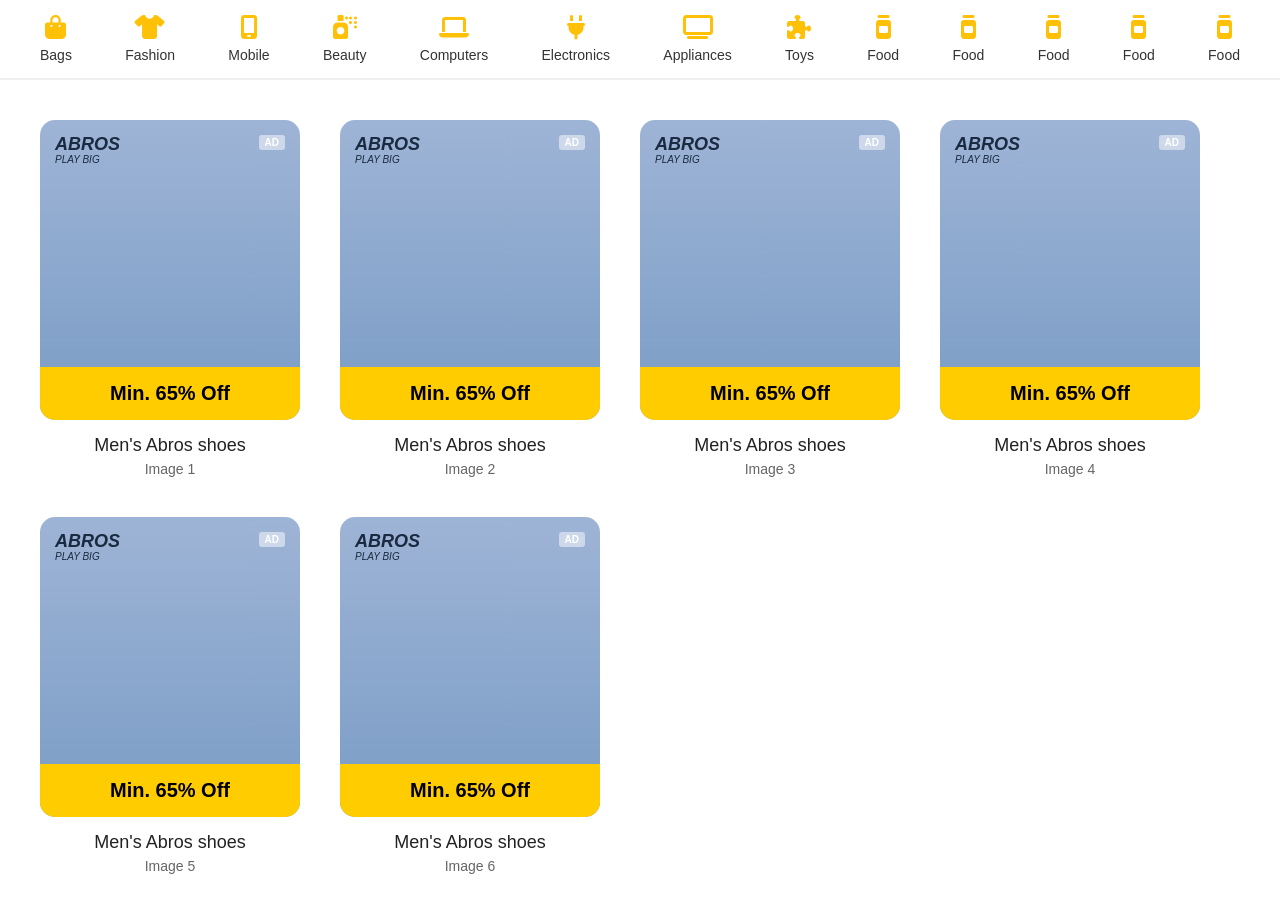
==== HTML-CSS-JS/10-css-flexbox/flipkart-structure/index.html @ f59e138e "Keep original structure, upload only HTML and CSS files" ====
<!doctype html>
<html lang="en">
  <head>
    <meta charset="UTF-8" />
    <meta name="viewport" content="width=device-width, initial-scale=1.0" />
    <title>Online Shopping site for Mobile, Cloths...</title>
    <link
      rel="shortcut icon"
      href="https://tse4.mm.bing.net/th/id/OIP.I70WuHuME5bj3-i-LO_NhwHaHa?rs=1&pid=ImgDetMain&o=7&rm=3"
      type="image/x-icon"
    />

    <link
      rel="stylesheet"
      href="https://cdnjs.cloudflare.com/ajax/libs/font-awesome/6.4.0/css/all.min.css"
      crossorigin="anonymous"
      referrerpolicy="no-referrer"
    />
    <link rel="stylesheet" href="styles.css" />
    <style>
      /* Overrides to match the exact screenshot look without touching styles.css */
      body {
        background-color: white !important;
      }
      header {
        position: relative !important;
        left: 0 !important;
        width: 100% !important;
        height: auto !important;
        margin: 0 !important;
      }
      nav {
        background-color: white !important;
      }
      #icons-box {
        background-color: white !important;
        height: auto !important;
        padding: 15px 40px !important;
        justify-content: space-between !important;
        border-bottom: 2px solid #f0f0f0;
      }
      .icons-items {
        background-color: transparent !important;
        width: auto !important;
        height: auto !important;
        display: flex !important;
        flex-direction: column !important;
        align-items: center !important;
        gap: 8px !important;
        padding: 0 !important;
        cursor: pointer;
      }
      .icons-items i {
        font-size: 24px;
        color: #ffc107;
      }
      .icons-items span {
        font-size: 14px;
        font-weight: 500;
        color: #333;
      }
      main {
        position: relative !important;
        top: 0 !important;
        margin-left: 0 !important;
        width: 100% !important;
        background-color: white !important;
        padding: 40px !important;
      }
      .product-grid {
        display: flex;
        flex-wrap: wrap;
        gap: 40px;
        justify-content: flex-start;
      }
      .product-card {
        display: flex;
        flex-direction: column;
        align-items: center;
        width: 260px;
        font-family: sans-serif;
        cursor: pointer;
      }
      .card-image-container {
        position: relative;
        width: 100%;
        height: 300px;
        background: linear-gradient(to bottom, #9eb4d6, #7a9cc5);
        border-radius: 15px;
        overflow: hidden;
        display: flex;
        flex-direction: column;
        justify-content: space-between;
      }
      .card-header {
        display: flex;
        justify-content: space-between;
        padding: 15px;
        z-index: 2;
      }
      .brand-logo {
        font-weight: 900;
        color: #1a2a40;
        font-style: italic;
        font-size: 18px;
        line-height: 1;
      }
      .brand-logo span {
        font-size: 10px;
        font-weight: normal;
        display: block;
        margin-top: 2px;
      }
      .ad-badge {
        background-color: rgba(255, 255, 255, 0.5);
        color: #fff;
        padding: 2px 6px;
        font-size: 10px;
        font-weight: bold;
        border-radius: 3px;
        height: fit-content;
      }
      .discount-banner {
        background-color: #ffcc00;
        padding: 15px;
        text-align: center;
        font-weight: bold;
        font-size: 20px;
        color: #000;
        z-index: 2;
      }
      .product-title {
        margin-top: 15px;
        font-size: 18px;
        color: #222;
      }
      .product-subtitle {
        color: #666;
        font-size: 14px;
        margin-top: 5px;
      }
      .fake-image {
        position: absolute;
        top: 0;
        left: 0;
        width: 100%;
        height: 100%;
        background-image: url('https://images.unsplash.com/photo-1542291026-7eec264c27ff?ixlib=rb-4.0.3&auto=format&fit=crop&w=260&q=80');
        background-size: cover;
        background-position: center;
        mix-blend-mode: multiply;
        opacity: 0.6;
      }
    </style>
  </head>
  <body>
    <header>
      <nav>
        <section id="icons-box">
          <div class="icons-items">
            <i class="fa-solid fa-bag-shopping"></i>
            <span>Bags</span>
          </div>
          <div class="icons-items">
            <i class="fa-solid fa-shirt"></i>
            <span>Fashion</span>
          </div>
          <div class="icons-items">
            <i class="fa-solid fa-mobile-screen"></i>
            <span>Mobile</span>
          </div>
          <div class="icons-items">
            <i class="fa-solid fa-spray-can"></i>
            <span>Beauty</span>
          </div>
          <div class="icons-items">
            <i class="fa-solid fa-laptop"></i>
            <span>Computers</span>
          </div>
          <div class="icons-items">
            <i class="fa-solid fa-plug"></i>
            <span>Electronics</span>
          </div>
          <div class="icons-items">
            <i class="fa-solid fa-tv"></i>
            <span>Appliances</span>
          </div>
          <div class="icons-items">
            <i class="fa-solid fa-puzzle-piece"></i>
            <span>Toys</span>
          </div>
          <div class="icons-items">
            <i class="fa-solid fa-jar"></i>
            <span>Food</span>
          </div>
          <div class="icons-items">
            <i class="fa-solid fa-jar"></i>
            <span>Food</span>
          </div>
          <div class="icons-items">
            <i class="fa-solid fa-jar"></i>
            <span>Food</span>
          </div>
          <div class="icons-items">
            <i class="fa-solid fa-jar"></i>
            <span>Food</span>
          </div>
          <div class="icons-items">
            <i class="fa-solid fa-jar"></i>
            <span>Food</span>
          </div>
        </section>
      </nav>
    </header>
    <main>
      <div class="product-grid">
        <!-- Card 1 -->
        <div class="product-card">
          <div class="card-image-container">
            <div class="fake-image"></div>
            <div class="card-header">
              <div class="brand-logo">ABROS<br><span>PLAY BIG</span></div>
              <div class="ad-badge">AD</div>
            </div>
            <div class="discount-banner">Min. 65% Off</div>
          </div>
          <p class="product-title">Men's Abros shoes</p>
          <p class="product-subtitle">Image 1</p>
        </div>
        <!-- Card 2 -->
        <div class="product-card">
          <div class="card-image-container">
            <div class="fake-image"></div>
            <div class="card-header">
              <div class="brand-logo">ABROS<br><span>PLAY BIG</span></div>
              <div class="ad-badge">AD</div>
            </div>
            <div class="discount-banner">Min. 65% Off</div>
          </div>
          <p class="product-title">Men's Abros shoes</p>
          <p class="product-subtitle">Image 2</p>
        </div>
        <!-- Card 3 -->
        <div class="product-card">
          <div class="card-image-container">
            <div class="fake-image"></div>
            <div class="card-header">
              <div class="brand-logo">ABROS<br><span>PLAY BIG</span></div>
              <div class="ad-badge">AD</div>
            </div>
            <div class="discount-banner">Min. 65% Off</div>
          </div>
          <p class="product-title">Men's Abros shoes</p>
          <p class="product-subtitle">Image 3</p>
        </div>
        <!-- Card 4 -->
        <div class="product-card">
          <div class="card-image-container">
            <div class="fake-image"></div>
            <div class="card-header">
              <div class="brand-logo">ABROS<br><span>PLAY BIG</span></div>
              <div class="ad-badge">AD</div>
            </div>
            <div class="discount-banner">Min. 65% Off</div>
          </div>
          <p class="product-title">Men's Abros shoes</p>
          <p class="product-subtitle">Image 4</p>
        </div>
        <!-- Card 5 -->
        <div class="product-card">
          <div class="card-image-container">
            <div class="fake-image"></div>
            <div class="card-header">
              <div class="brand-logo">ABROS<br><span>PLAY BIG</span></div>
              <div class="ad-badge">AD</div>
            </div>
            <div class="discount-banner">Min. 65% Off</div>
          </div>
          <p class="product-title">Men's Abros shoes</p>
          <p class="product-subtitle">Image 5</p>
        </div>
        <!-- Card 6 -->
        <div class="product-card">
          <div class="card-image-container">
            <div class="fake-image"></div>
            <div class="card-header">
              <div class="brand-logo">ABROS<br><span>PLAY BIG</span></div>
              <div class="ad-badge">AD</div>
            </div>
            <div class="discount-banner">Min. 65% Off</div>
          </div>
          <p class="product-title">Men's Abros shoes</p>
          <p class="product-subtitle">Image 6</p>
        </div>
      </div>
    </main>
  </body>
</html>
---- HTML-CSS-JS/10-css-flexbox/flipkart-structure/styles.css ----
* {
  margin: 0;
  padding: 0;
  box-sizing: border-box;
  font-family: gilroy, sans-serif;
}

html,
body {
  height: 100vh;
  width: 100vw;
  background-color: #ffffff;
}
main {
  width: 75%;
  background-color: #eaeaea;
  margin: 0px auto;
}
header {
  width: 75%;
  height: 100px;
  /* top, right, bottom left */
  margin: 0px auto;
  position: fixed;
  left: 12%;
  z-index: 100;
}
nav {
  display: flex;
  flex-direction: column;
  background-color: rgb(250, 250, 250);
  gap: 10px;
}

#top-nav {
  display: flex;
  justify-content: space-between;
  margin: 0px 10px;
  padding: 1%;
}

.top-nav-left {
  display: flex;
  align-items: center;
  justify-content: center;
  gap: 10px;
}

.btn {
  width: 150px;
  height: 30px;
  padding: 20px;
  border-radius: 10px;
  text-align: center;
  border: none;
  display: flex;
  align-items: center;
  justify-content: center;

  cursor: pointer;
}
.top-nav-right {
  display: flex;
  align-items: center;
  justify-content: center;
  gap: 10px;
  width: 30%;
}

#bottom-nav {
  background-color: rgb(213, 206, 206);
  height: 50px;
  border-radius: 10px;
  width: 100%;
  padding: 5px;
  /* Flex */
  display: flex;
  gap: 10px;
}

.btn-box {
  width: 70%;
  background-color: lightcoral;
  height: 80%;
}
.login-box {
  width: 25%;
  background-color: lightskyblue;
  height: 80%;
}

#icons-box {
  width: 100%;
  background-color: #ffd700;
  height: 80px;
}

#icons-box {
  display: flex;
  align-items: center;
  justify-content: space-around;
  gap: 5px;
}

.icons-items {
  /* flex: 1; */
  width: 70px;
  height: 70px;
  padding: 5px;
  background-color: rgb(233, 233, 233);
}

main {
  position: relative;
  top: 230px;
  margin-left: 11.8%;
}

#ad-banner {
  display: flex;
  gap: 10px;
  padding: 10px;
}

.ad-banners {
  flex: 1;
  background-color: rgb(233, 233, 233);
  height: 150px;
  display: flex;
  justify-content: center;
  align-items: center;
  border-radius: 10px;
}

#banner-item-1 {
  flex-grow: 2;
  background-color: #ffb6c1;
}
#banner-item-2 {
  flex-grow: 2;
  background-color: #8a2be2;
}

#banner-item-3 {
  flex-grow: 1;
  background-color: #20b2aa;
}

#home-decor {
  max-width: 100%;
  height: auto;
  background-color: #4682b4;
  margin: 10px;
  border-radius: 20px;
  padding: 10px;
}

#home-decor-top {
  display: flex;
  justify-content: space-between;
  color: white;
}

.right-swipe-icons {
  color: black;
  padding: 0.5rem 1rem;
  border-radius: 1rem;
  background-color: white;
}

#home-decors-cards-container {
  display: flex;
  width: 100%;
  justify-content: space-evenly;
  background-color: #ffffff;
  margin-top: 1.5rem;
  border: 0.5rem;
}

.home-decor-cards {
  display: flex;
  flex-direction: column;
  height: 200px;
  width: 200px;
  background-color: #cdc7c7;
  margin: 1rem;
  border-radius: 0.5rem;
  justify-content: center;
  align-items: center;
}
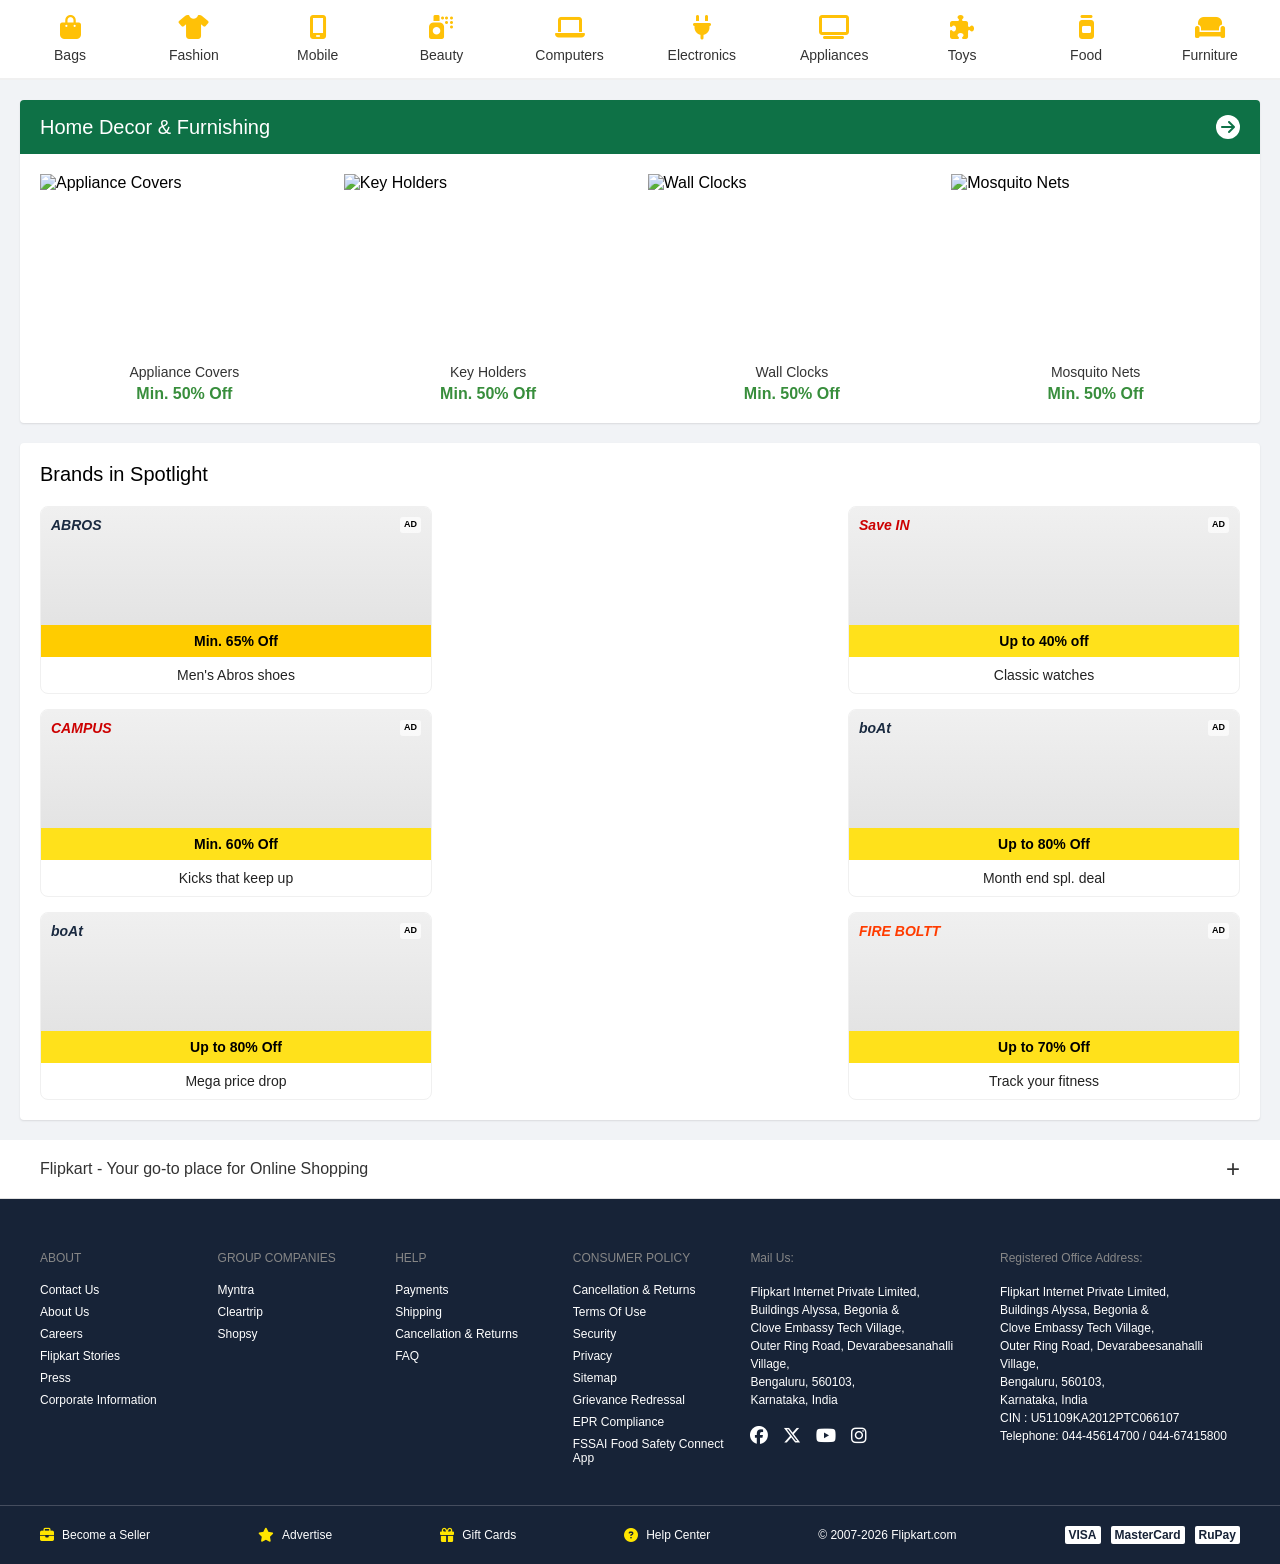
==== commit b13a49aa: "update grid layout" ====
--- a/HTML-CSS-JS/10-css-flexbox/flipkart-structure/index.html
+++ b/HTML-CSS-JS/10-css-flexbox/flipkart-structure/index.html
@@ -1,298 +1,217 @@
 <!doctype html>
 <html lang="en">
-  <head>
-    <meta charset="UTF-8" />
-    <meta name="viewport" content="width=device-width, initial-scale=1.0" />
-    <title>Online Shopping site for Mobile, Cloths...</title>
-    <link
-      rel="shortcut icon"
-      href="https://tse4.mm.bing.net/th/id/OIP.I70WuHuME5bj3-i-LO_NhwHaHa?rs=1&pid=ImgDetMain&o=7&rm=3"
-      type="image/x-icon"
-    />
-
-    <link
-      rel="stylesheet"
-      href="https://cdnjs.cloudflare.com/ajax/libs/font-awesome/6.4.0/css/all.min.css"
-      crossorigin="anonymous"
-      referrerpolicy="no-referrer"
-    />
-    <link rel="stylesheet" href="styles.css" />
-    <style>
-      /* Overrides to match the exact screenshot look without touching styles.css */
-      body {
-        background-color: white !important;
-      }
-      header {
-        position: relative !important;
-        left: 0 !important;
-        width: 100% !important;
-        height: auto !important;
-        margin: 0 !important;
-      }
-      nav {
-        background-color: white !important;
-      }
-      #icons-box {
-        background-color: white !important;
-        height: auto !important;
-        padding: 15px 40px !important;
-        justify-content: space-between !important;
-        border-bottom: 2px solid #f0f0f0;
-      }
-      .icons-items {
-        background-color: transparent !important;
-        width: auto !important;
-        height: auto !important;
-        display: flex !important;
-        flex-direction: column !important;
-        align-items: center !important;
-        gap: 8px !important;
-        padding: 0 !important;
-        cursor: pointer;
-      }
-      .icons-items i {
-        font-size: 24px;
-        color: #ffc107;
-      }
-      .icons-items span {
-        font-size: 14px;
-        font-weight: 500;
-        color: #333;
-      }
-      main {
-        position: relative !important;
-        top: 0 !important;
-        margin-left: 0 !important;
-        width: 100% !important;
-        background-color: white !important;
-        padding: 40px !important;
-      }
-      .product-grid {
-        display: flex;
-        flex-wrap: wrap;
-        gap: 40px;
-        justify-content: flex-start;
-      }
-      .product-card {
-        display: flex;
-        flex-direction: column;
-        align-items: center;
-        width: 260px;
-        font-family: sans-serif;
-        cursor: pointer;
-      }
-      .card-image-container {
-        position: relative;
-        width: 100%;
-        height: 300px;
-        background: linear-gradient(to bottom, #9eb4d6, #7a9cc5);
-        border-radius: 15px;
-        overflow: hidden;
-        display: flex;
-        flex-direction: column;
-        justify-content: space-between;
-      }
-      .card-header {
-        display: flex;
-        justify-content: space-between;
-        padding: 15px;
-        z-index: 2;
-      }
-      .brand-logo {
-        font-weight: 900;
-        color: #1a2a40;
-        font-style: italic;
-        font-size: 18px;
-        line-height: 1;
-      }
-      .brand-logo span {
-        font-size: 10px;
-        font-weight: normal;
-        display: block;
-        margin-top: 2px;
-      }
-      .ad-badge {
-        background-color: rgba(255, 255, 255, 0.5);
-        color: #fff;
-        padding: 2px 6px;
-        font-size: 10px;
-        font-weight: bold;
-        border-radius: 3px;
-        height: fit-content;
-      }
-      .discount-banner {
-        background-color: #ffcc00;
-        padding: 15px;
-        text-align: center;
-        font-weight: bold;
-        font-size: 20px;
-        color: #000;
-        z-index: 2;
-      }
-      .product-title {
-        margin-top: 15px;
-        font-size: 18px;
-        color: #222;
-      }
-      .product-subtitle {
-        color: #666;
-        font-size: 14px;
-        margin-top: 5px;
-      }
-      .fake-image {
-        position: absolute;
-        top: 0;
-        left: 0;
-        width: 100%;
-        height: 100%;
-        background-image: url('https://images.unsplash.com/photo-1542291026-7eec264c27ff?ixlib=rb-4.0.3&auto=format&fit=crop&w=260&q=80');
-        background-size: cover;
-        background-position: center;
-        mix-blend-mode: multiply;
-        opacity: 0.6;
-      }
-    </style>
-  </head>
-  <body>
-    <header>
-      <nav>
-        <section id="icons-box">
-          <div class="icons-items">
-            <i class="fa-solid fa-bag-shopping"></i>
-            <span>Bags</span>
-          </div>
-          <div class="icons-items">
-            <i class="fa-solid fa-shirt"></i>
-            <span>Fashion</span>
-          </div>
-          <div class="icons-items">
-            <i class="fa-solid fa-mobile-screen"></i>
-            <span>Mobile</span>
-          </div>
-          <div class="icons-items">
-            <i class="fa-solid fa-spray-can"></i>
-            <span>Beauty</span>
-          </div>
-          <div class="icons-items">
-            <i class="fa-solid fa-laptop"></i>
-            <span>Computers</span>
-          </div>
-          <div class="icons-items">
-            <i class="fa-solid fa-plug"></i>
-            <span>Electronics</span>
-          </div>
-          <div class="icons-items">
-            <i class="fa-solid fa-tv"></i>
-            <span>Appliances</span>
-          </div>
-          <div class="icons-items">
-            <i class="fa-solid fa-puzzle-piece"></i>
-            <span>Toys</span>
-          </div>
-          <div class="icons-items">
-            <i class="fa-solid fa-jar"></i>
-            <span>Food</span>
-          </div>
-          <div class="icons-items">
-            <i class="fa-solid fa-jar"></i>
-            <span>Food</span>
-          </div>
-          <div class="icons-items">
-            <i class="fa-solid fa-jar"></i>
-            <span>Food</span>
-          </div>
-          <div class="icons-items">
-            <i class="fa-solid fa-jar"></i>
-            <span>Food</span>
-          </div>
-          <div class="icons-items">
-            <i class="fa-solid fa-jar"></i>
-            <span>Food</span>
-          </div>
-        </section>
-      </nav>
-    </header>
-    <main>
-      <div class="product-grid">
-        <!-- Card 1 -->
-        <div class="product-card">
-          <div class="card-image-container">
-            <div class="fake-image"></div>
-            <div class="card-header">
-              <div class="brand-logo">ABROS<br><span>PLAY BIG</span></div>
-              <div class="ad-badge">AD</div>
-            </div>
-            <div class="discount-banner">Min. 65% Off</div>
-          </div>
-          <p class="product-title">Men's Abros shoes</p>
-          <p class="product-subtitle">Image 1</p>
-        </div>
-        <!-- Card 2 -->
-        <div class="product-card">
-          <div class="card-image-container">
-            <div class="fake-image"></div>
-            <div class="card-header">
-              <div class="brand-logo">ABROS<br><span>PLAY BIG</span></div>
-              <div class="ad-badge">AD</div>
-            </div>
-            <div class="discount-banner">Min. 65% Off</div>
-          </div>
-          <p class="product-title">Men's Abros shoes</p>
-          <p class="product-subtitle">Image 2</p>
-        </div>
-        <!-- Card 3 -->
-        <div class="product-card">
-          <div class="card-image-container">
-            <div class="fake-image"></div>
-            <div class="card-header">
-              <div class="brand-logo">ABROS<br><span>PLAY BIG</span></div>
-              <div class="ad-badge">AD</div>
-            </div>
-            <div class="discount-banner">Min. 65% Off</div>
-          </div>
-          <p class="product-title">Men's Abros shoes</p>
-          <p class="product-subtitle">Image 3</p>
-        </div>
-        <!-- Card 4 -->
-        <div class="product-card">
-          <div class="card-image-container">
-            <div class="fake-image"></div>
-            <div class="card-header">
-              <div class="brand-logo">ABROS<br><span>PLAY BIG</span></div>
-              <div class="ad-badge">AD</div>
-            </div>
-            <div class="discount-banner">Min. 65% Off</div>
-          </div>
-          <p class="product-title">Men's Abros shoes</p>
-          <p class="product-subtitle">Image 4</p>
-        </div>
-        <!-- Card 5 -->
-        <div class="product-card">
-          <div class="card-image-container">
-            <div class="fake-image"></div>
-            <div class="card-header">
-              <div class="brand-logo">ABROS<br><span>PLAY BIG</span></div>
-              <div class="ad-badge">AD</div>
-            </div>
-            <div class="discount-banner">Min. 65% Off</div>
-          </div>
-          <p class="product-title">Men's Abros shoes</p>
-          <p class="product-subtitle">Image 5</p>
-        </div>
-        <!-- Card 6 -->
-        <div class="product-card">
-          <div class="card-image-container">
-            <div class="fake-image"></div>
-            <div class="card-header">
-              <div class="brand-logo">ABROS<br><span>PLAY BIG</span></div>
-              <div class="ad-badge">AD</div>
-            </div>
-            <div class="discount-banner">Min. 65% Off</div>
-          </div>
-          <p class="product-title">Men's Abros shoes</p>
-          <p class="product-subtitle">Image 6</p>
-        </div>
-      </div>
-    </main>
-  </body>
-</html>
+
+<head>
+  <meta charset="UTF-8" />
+  <meta name="viewport" content="width=device-width, initial-scale=1.0" />
+  <title>Online Shopping site for Mobile, Cloths...</title>
+  <link rel="shortcut icon"
+    href="https://tse4.mm.bing.net/th/id/OIP.I70WuHuME5bj3-i-LO_NhwHaHa?rs=1&pid=ImgDetMain&o=7&rm=3"
+    type="image/x-icon" />
+  <link rel="stylesheet" href="https://cdnjs.cloudflare.com/ajax/libs/font-awesome/6.4.0/css/all.min.css"
+    crossorigin="anonymous" referrerpolicy="no-referrer" />
+  <link rel="stylesheet" href="../style.css" />
+</head>
+
+<body>
+  <header>
+    <section id="icons-box">
+      <div class="icons-items"><i class="fa-solid fa-bag-shopping"></i><span>Bags</span></div>
+      <div class="icons-items"><i class="fa-solid fa-shirt"></i><span>Fashion</span></div>
+      <div class="icons-items"><i class="fa-solid fa-mobile-screen"></i><span>Mobile</span></div>
+      <div class="icons-items"><i class="fa-solid fa-spray-can"></i><span>Beauty</span></div>
+      <div class="icons-items"><i class="fa-solid fa-laptop"></i><span>Computers</span></div>
+      <div class="icons-items"><i class="fa-solid fa-plug"></i><span>Electronics</span></div>
+      <div class="icons-items"><i class="fa-solid fa-tv"></i><span>Appliances</span></div>
+      <div class="icons-items"><i class="fa-solid fa-puzzle-piece"></i><span>Toys</span></div>
+      <div class="icons-items"><i class="fa-solid fa-jar"></i><span>Food</span></div>
+      <div class="icons-items"><i class="fa-solid fa-couch"></i><span>Furniture</span></div>
+    </section>
+  </header>
+
+  <main>
+    <!-- SECTION 1: Home Decor -->
+    <section class="home-decor-section">
+      <div class="home-decor-header">
+        <h2>Home Decor & Furnishing</h2>
+        <div class="btn-arrow"><i class="fa-solid fa-arrow-right"></i></div>
+      </div>
+      <div class="home-decor-content">
+        <div class="decor-card">
+          <img src="https://images.unsplash.com/photo-1581578731548-c64695cc6952?w=200" alt="Appliance Covers" />
+          <div class="title">Appliance Covers</div>
+          <div class="discount">Min. 50% Off</div>
+        </div>
+        <div class="decor-card">
+          <img src="https://images.unsplash.com/photo-1594877717469-8bc3fa8b61c1?w=200" alt="Key Holders" />
+          <div class="title">Key Holders</div>
+          <div class="discount">Min. 50% Off</div>
+        </div>
+        <div class="decor-card">
+          <img src="https://images.unsplash.com/photo-1563861826100-9cb868fdbe1c?w=200" alt="Wall Clocks" />
+          <div class="title">Wall Clocks</div>
+          <div class="discount">Min. 50% Off</div>
+        </div>
+        <div class="decor-card">
+          <img src="https://images.unsplash.com/photo-1584622650111-993a426fbf0a?w=200" alt="Mosquito Nets" />
+          <div class="title">Mosquito Nets</div>
+          <div class="discount">Min. 50% Off</div>
+        </div>
+      </div>
+    </section>
+
+    <!-- SECTION 2: Brands in Spotlight -->
+    <section class="spotlight-section">
+      <div class="spotlight-left">
+        <h2>Brands in Spotlight</h2>
+        <div class="product-grid">
+          <!-- Card 1 -->
+          <div class="product-card">
+            <div class="card-image-container">
+              <div class="card-header">
+                <div class="brand-logo">ABROS</div>
+                <div class="ad-badge">AD</div>
+              </div>
+              <div class="discount-banner">Min. 65% Off</div>
+            </div>
+            <div class="product-title">Men's Abros shoes</div>
+          </div>
+          <!-- Card 2 -->
+          <div class="product-card">
+            <div class="card-image-container">
+              <div class="card-header">
+                <div class="brand-logo" style="color: #c00;">Save IN</div>
+                <div class="ad-badge">AD</div>
+              </div>
+              <div class="discount-banner" style="background-color: #ffe11b;">Up to 40% off</div>
+            </div>
+            <div class="product-title">Classic watches</div>
+          </div>
+          <!-- Card 3 -->
+          <div class="product-card">
+            <div class="card-image-container">
+              <div class="card-header">
+                <div class="brand-logo" style="color: #c00;">CAMPUS</div>
+                <div class="ad-badge">AD</div>
+              </div>
+              <div class="discount-banner" style="background-color: #ffe11b;">Min. 60% Off</div>
+            </div>
+            <div class="product-title">Kicks that keep up</div>
+          </div>
+          <!-- Card 4 -->
+          <div class="product-card">
+            <div class="card-image-container">
+              <div class="card-header">
+                <div class="brand-logo">boAt</div>
+                <div class="ad-badge">AD</div>
+              </div>
+              <div class="discount-banner" style="background-color: #ffe11b;">Up to 80% Off</div>
+            </div>
+            <div class="product-title">Month end spl. deal</div>
+          </div>
+          <!-- Card 5 -->
+          <div class="product-card">
+            <div class="card-image-container">
+              <div class="card-header">
+                <div class="brand-logo">boAt</div>
+                <div class="ad-badge">AD</div>
+              </div>
+              <div class="discount-banner" style="background-color: #ffe11b;">Up to 80% Off</div>
+            </div>
+            <div class="product-title">Mega price drop</div>
+          </div>
+          <!-- Card 6 -->
+          <div class="product-card">
+            <div class="card-image-container">
+              <div class="card-header">
+                <div class="brand-logo" style="color: #ff3c00;">FIRE BOLTT</div>
+                <div class="ad-badge">AD</div>
+              </div>
+              <div class="discount-banner" style="background-color: #ffe11b;">Up to 70% Off</div>
+            </div>
+            <div class="product-title">Track your fitness</div>
+          </div>
+        </div>
+      </div>
+    </section>
+  </main>
+
+  <!-- SECTION 3: Footer -->
+  <footer>
+    <div class="footer-banner">
+      <span>Flipkart - Your go-to place for Online Shopping</span>
+      <span>+</span>
+    </div>
+    <div class="footer-top">
+      <div class="footer-col">
+        <h3>ABOUT</h3>
+        <a href="#">Contact Us</a>
+        <a href="#">About Us</a>
+        <a href="#">Careers</a>
+        <a href="#">Flipkart Stories</a>
+        <a href="#">Press</a>
+        <a href="#">Corporate Information</a>
+      </div>
+      <div class="footer-col">
+        <h3>GROUP COMPANIES</h3>
+        <a href="#">Myntra</a>
+        <a href="#">Cleartrip</a>
+        <a href="#">Shopsy</a>
+      </div>
+      <div class="footer-col">
+        <h3>HELP</h3>
+        <a href="#">Payments</a>
+        <a href="#">Shipping</a>
+        <a href="#">Cancellation & Returns</a>
+        <a href="#">FAQ</a>
+      </div>
+      <div class="footer-col">
+        <h3>CONSUMER POLICY</h3>
+        <a href="#">Cancellation & Returns</a>
+        <a href="#">Terms Of Use</a>
+        <a href="#">Security</a>
+        <a href="#">Privacy</a>
+        <a href="#">Sitemap</a>
+        <a href="#">Grievance Redressal</a>
+        <a href="#">EPR Compliance</a>
+        <a href="#">FSSAI Food Safety Connect App</a>
+      </div>
+      <div class="footer-col large">
+        <h3>Mail Us:</h3>
+        <p>Flipkart Internet Private Limited,<br>Buildings Alyssa, Begonia &<br>Clove Embassy Tech Village,<br>Outer
+          Ring Road, Devarabeesanahalli Village,<br>Bengaluru, 560103,<br>Karnataka, India</p>
+        <div class="footer-social">
+          <i class="fa-brands fa-facebook"></i>
+          <i class="fa-brands fa-x-twitter"></i>
+          <i class="fa-brands fa-youtube"></i>
+          <i class="fa-brands fa-instagram"></i>
+        </div>
+      </div>
+      <div class="footer-col large">
+        <h3>Registered Office Address:</h3>
+        <p>Flipkart Internet Private Limited,<br>Buildings Alyssa, Begonia &<br>Clove Embassy Tech Village,<br>Outer
+          Ring Road, Devarabeesanahalli Village,<br>Bengaluru, 560103,<br>Karnataka, India<br>CIN :
+          U51109KA2012PTC066107<br>Telephone: <a href="tel:04445614700">044-45614700</a> / <a
+            href="tel:04467415800">044-67415800</a></p>
+      </div>
+    </div>
+    <div class="footer-bottom">
+      <a href="#" class="footer-bottom-item"><i class="fa-solid fa-briefcase"></i> Become a Seller</a>
+      <a href="#" class="footer-bottom-item"><i class="fa-solid fa-star"></i> Advertise</a>
+      <a href="#" class="footer-bottom-item"><i class="fa-solid fa-gift"></i> Gift Cards</a>
+      <a href="#" class="footer-bottom-item"><i class="fa-solid fa-circle-question"></i> Help Center</a>
+      <span>&copy; 2007-2026 Flipkart.com</span>
+      <div class="payment-icons">
+        <!-- Placeholders for payment icons (Visa, Mastercard, etc.) -->
+        <div style="background: white; padding: 2px 4px; border-radius: 2px; color: #172337; font-weight: bold;">VISA
+        </div>
+        <div style="background: white; padding: 2px 4px; border-radius: 2px; color: #172337; font-weight: bold;">
+          MasterCard</div>
+        <div style="background: white; padding: 2px 4px; border-radius: 2px; color: #172337; font-weight: bold;">RuPay
+        </div>
+      </div>
+    </div>
+  </footer>
+</body>
+
+</html>
--- a/HTML-CSS-JS/10-css-flexbox/style.css
+++ b/HTML-CSS-JS/10-css-flexbox/style.css
@@ -0,0 +1,179 @@
+/* Global Resets and Overrides */
+body {
+  background-color: #f1f3f6 !important;
+  font-family: Arial, sans-serif;
+  margin: 0 !important;
+}
+header {
+  position: relative !important;
+  width: 100% !important;
+  left: 0 !important;
+  margin: 0 !important;
+  background-color: white;
+}
+
+/* Icons Navigation */
+#icons-box {
+  background-color: white !important;
+  height: auto !important;
+  padding: 15px 40px !important;
+  justify-content: space-between !important;
+  border-bottom: 2px solid #f0f0f0;
+  display: flex;
+  overflow-x: auto;
+}
+.icons-items {
+  display: flex !important;
+  flex-direction: column !important;
+  align-items: center !important;
+  gap: 8px !important;
+  cursor: pointer;
+  min-width: 60px;
+}
+.icons-items i { font-size: 24px; color: #ffc107; }
+.icons-items span { font-size: 14px; font-weight: 500; color: #333; }
+
+/* Main Content Container */
+main {
+  padding: 20px !important;
+  margin-left: 0 !important;
+  top: 0 !important;
+  width: 100% !important;
+  box-sizing: border-box;
+  display: flex;
+  flex-direction: column;
+  gap: 20px;
+}
+
+/* 1. Home Decor Section */
+.home-decor-section {
+  background-color: white;
+  border-radius: 4px;
+  box-shadow: 0 1px 2px rgba(0,0,0,0.1);
+  overflow: hidden;
+}
+.home-decor-header {
+  background-color: #0e7146;
+  color: white;
+  padding: 15px 20px;
+  display: flex;
+  justify-content: space-between;
+  align-items: center;
+}
+.home-decor-header h2 { margin: 0; font-size: 20px; font-weight: normal; }
+.home-decor-header .btn-arrow {
+  background-color: white;
+  color: #0e7146;
+  border-radius: 50%;
+  width: 24px;
+  height: 24px;
+  display: flex;
+  justify-content: center;
+  align-items: center;
+  cursor: pointer;
+}
+.home-decor-content {
+  display: flex;
+  justify-content: space-between;
+  padding: 20px;
+  gap: 15px;
+}
+.decor-card {
+  flex: 1;
+  display: flex;
+  flex-direction: column;
+  align-items: center;
+}
+.decor-card img { width: 100%; height: 180px; object-fit: contain; }
+.decor-card .title { font-size: 14px; color: #333; margin-top: 10px; }
+.decor-card .discount { font-weight: bold; color: #388e3c; margin-top: 5px; }
+
+/* 2. Spotlight Section */
+.spotlight-section {
+  display: flex;
+  gap: 20px;
+}
+.spotlight-left {
+  flex: 1;
+  background-color: white;
+  padding: 20px;
+  border-radius: 4px;
+  box-shadow: 0 1px 2px rgba(0,0,0,0.1);
+}
+.spotlight-left h2 { margin: 0 0 20px 0; font-size: 20px; font-weight: normal; }
+
+/* Spotlight Grid (3x2) */
+.product-grid {
+  display: flex;
+  flex-wrap: wrap;
+  gap: 15px;
+  justify-content: space-between;
+}
+.product-card {
+  width: calc(33.333% - 10px);
+  display: flex;
+  flex-direction: column;
+  border-radius: 8px;
+  overflow: hidden;
+  border: 1px solid #f0f0f0;
+}
+.card-image-container {
+  position: relative;
+  width: 100%;
+  height: 150px;
+  background: linear-gradient(to bottom, #f0f0f0, #e0e0e0);
+  display: flex;
+  flex-direction: column;
+  justify-content: space-between;
+}
+.card-header { display: flex; justify-content: space-between; padding: 10px; z-index: 2; }
+.brand-logo { font-weight: 900; color: #1a2a40; font-style: italic; font-size: 14px; }
+.ad-badge { background-color: rgba(255,255,255,0.7); color: #000; padding: 2px 4px; font-size: 9px; font-weight: bold; border-radius: 3px; }
+.discount-banner { background-color: #ffcc00; padding: 8px; text-align: center; font-weight: bold; font-size: 14px; color: #000; z-index: 2; }
+.product-title { padding: 10px; text-align: center; font-size: 14px; color: #222; }
+
+/* 3. Footer Section */
+footer {
+  background-color: #172337;
+  color: white;
+  font-size: 12px;
+}
+.footer-banner {
+  background-color: white;
+  color: #333;
+  padding: 15px 40px;
+  display: flex;
+  justify-content: space-between;
+  align-items: center;
+  border-bottom: 1px solid #e0e0e0;
+}
+.footer-banner span:first-child { font-size: 16px; }
+.footer-banner span:last-child { font-size: 24px; cursor: pointer; }
+
+.footer-top {
+  padding: 40px;
+  display: flex;
+  justify-content: space-between;
+  border-bottom: 1px solid #454d5e;
+}
+.footer-col { display: flex; flex-direction: column; gap: 8px; width: 14%; }
+.footer-col.large { width: 20%; }
+.footer-col h3 { color: #878787; font-size: 12px; font-weight: normal; margin-bottom: 10px; }
+.footer-col a { color: white; text-decoration: none; }
+.footer-col a:hover { text-decoration: underline; }
+.footer-col p { color: white; margin: 0; line-height: 1.5; }
+
+.footer-social { display: flex; gap: 15px; margin-top: 10px; }
+.footer-social i { font-size: 18px; cursor: pointer; }
+
+.footer-bottom {
+  padding: 20px 40px;
+  display: flex;
+  justify-content: space-between;
+  align-items: center;
+}
+.footer-bottom-item { display: flex; align-items: center; gap: 8px; color: white; text-decoration: none; }
+.footer-bottom-item i { color: #ffe500; font-size: 14px; }
+
+.payment-icons { display: flex; gap: 10px; }
+.payment-icons img { height: 20px; }
